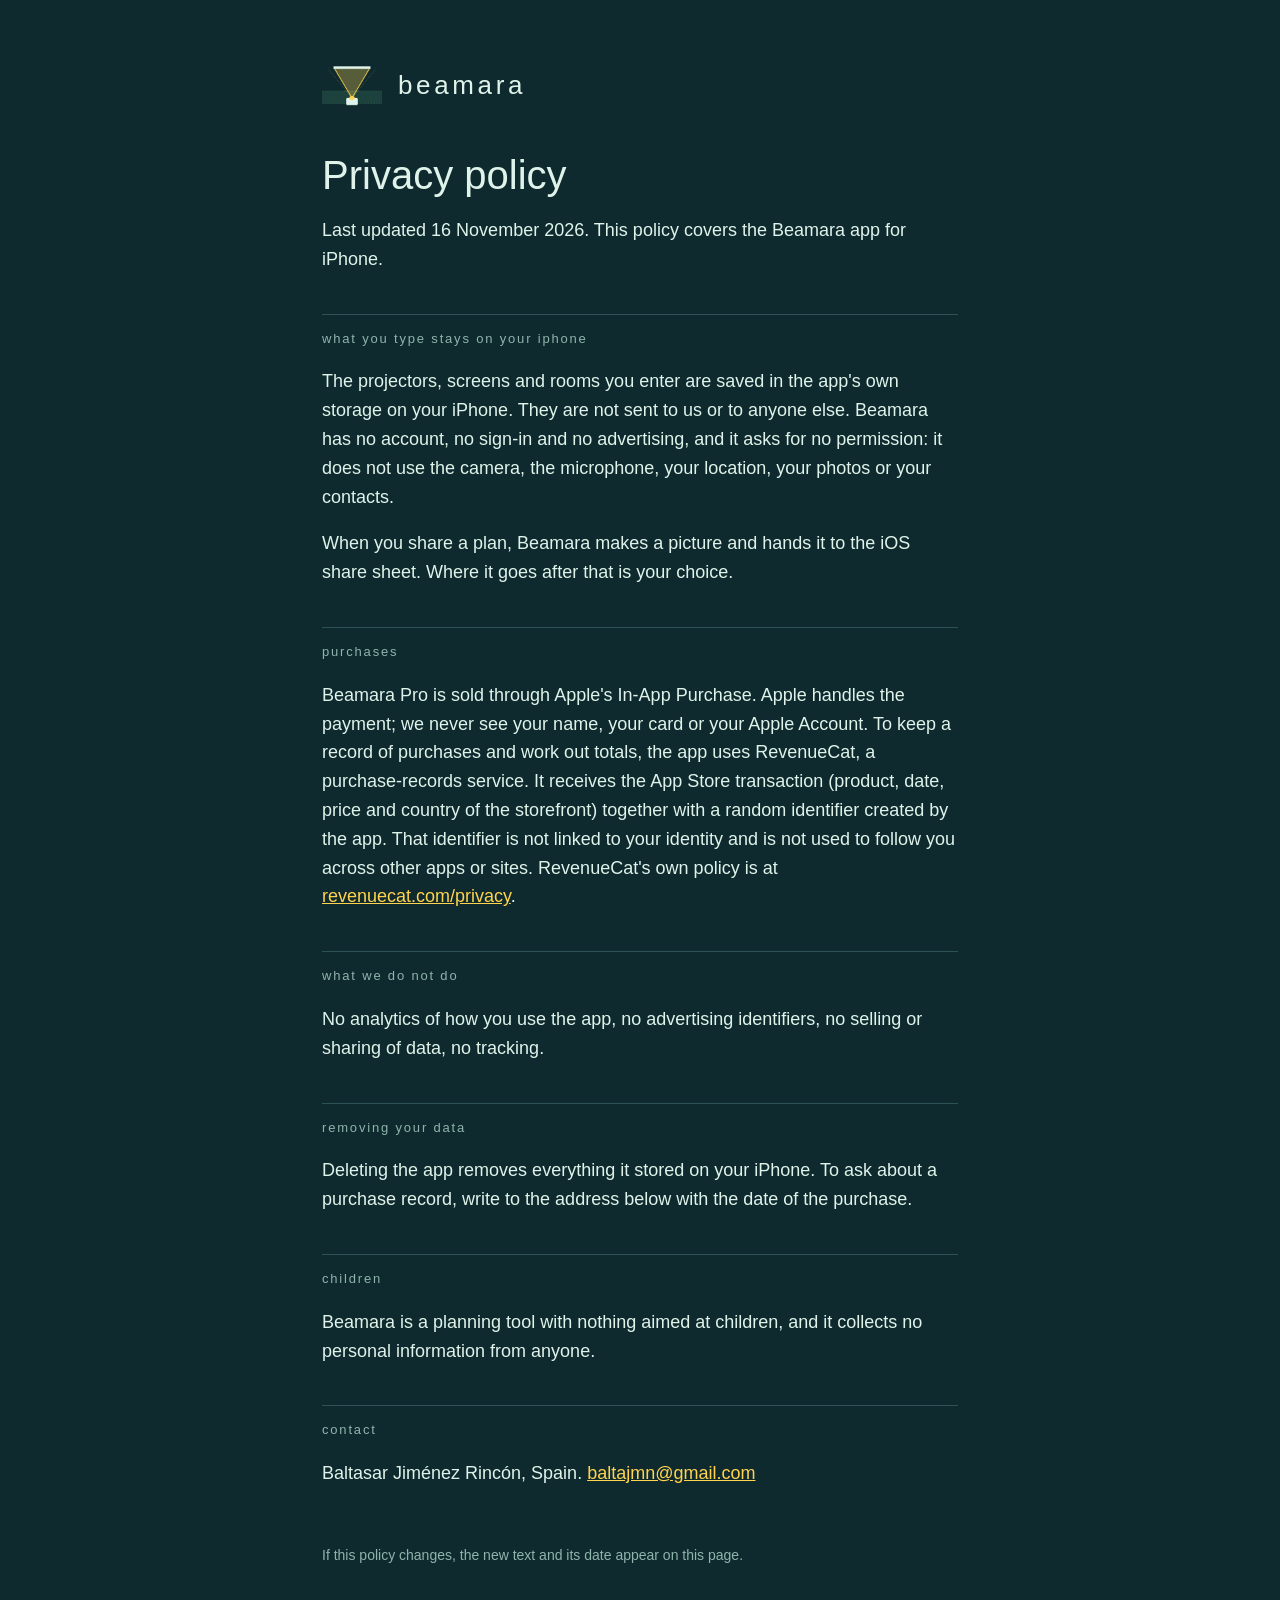
==== privacy/index.html @ 4c819c24 "Web: landing, privacy and terms Co-Authored-By: Claude Fable 5.2 <noreply@anthropic.com>" ====
<!doctype html>
<html lang="en"><head><meta charset="utf-8"><meta name="viewport" content="width=device-width, initial-scale=1">
<title>Beamara privacy policy</title>
<link rel="stylesheet" href="/assets/site.css"><link rel="icon" href="/assets/icon-180.png"></head>
<body><main>
<header><img src="/assets/icon-180.png" alt=""><a href="/">beamara</a></header>
<h1>Privacy policy</h1>
<p>Last updated 16 November 2026. This policy covers the Beamara app for iPhone.</p>
<h2>what you type stays on your iPhone</h2>
<p>The projectors, screens and rooms you enter are saved in the app's own storage on your iPhone. They are not sent to us or to anyone else. Beamara has no account, no sign-in and no advertising, and it asks for no permission: it does not use the camera, the microphone, your location, your photos or your contacts.</p>
<p>When you share a plan, Beamara makes a picture and hands it to the iOS share sheet. Where it goes after that is your choice.</p>
<h2>purchases</h2>
<p>Beamara Pro is sold through Apple's In-App Purchase. Apple handles the payment; we never see your name, your card or your Apple Account. To keep a record of purchases and work out totals, the app uses RevenueCat, a purchase-records service. It receives the App Store transaction (product, date, price and country of the storefront) together with a random identifier created by the app. That identifier is not linked to your identity and is not used to follow you across other apps or sites. RevenueCat's own policy is at <a href="https://www.revenuecat.com/privacy">revenuecat.com/privacy</a>.</p>
<h2>what we do not do</h2>
<p>No analytics of how you use the app, no advertising identifiers, no selling or sharing of data, no tracking.</p>
<h2>removing your data</h2>
<p>Deleting the app removes everything it stored on your iPhone. To ask about a purchase record, write to the address below with the date of the purchase.</p>
<h2>children</h2>
<p>Beamara is a planning tool with nothing aimed at children, and it collects no personal information from anyone.</p>
<h2>contact</h2>
<p>Baltasar Jim&eacute;nez Rinc&oacute;n, Spain. <a href="mailto:baltajmn@gmail.com?subject=Beamara%20privacy">baltajmn@gmail.com</a></p>
<footer>If this policy changes, the new text and its date appear on this page.</footer>
</main></body></html>
---- assets/site.css ----
:root { --wall: #0f2a2e; --line: #2f5257; --text: #dff3ea; --dim: #8fb4ac; --beam: #ffd34e; }
* { box-sizing: border-box; }
body { margin: 0; background: var(--wall); color: var(--text); font: 300 18px/1.6 -apple-system, "Helvetica Neue", Arial, sans-serif; }
main { max-width: 680px; margin: 0 auto; padding: 56px 22px 80px; }
header { display: flex; align-items: center; gap: 16px; margin-bottom: 36px; }
header img { width: 60px; height: 60px; border-radius: 13px; }
header a { color: var(--text); text-decoration: none; font-size: 26px; font-weight: 200; letter-spacing: .14em; }
h1 { font-weight: 200; font-size: 40px; line-height: 1.15; margin: 0 0 18px; }
h2 { font-weight: 500; font-size: 13px; letter-spacing: .14em; text-transform: lowercase; color: var(--dim);
     margin: 40px 0 8px; padding-top: 14px; border-top: 1px solid var(--line); }
a { color: var(--beam); }
footer { margin-top: 56px; font-size: 14px; color: var(--dim); }
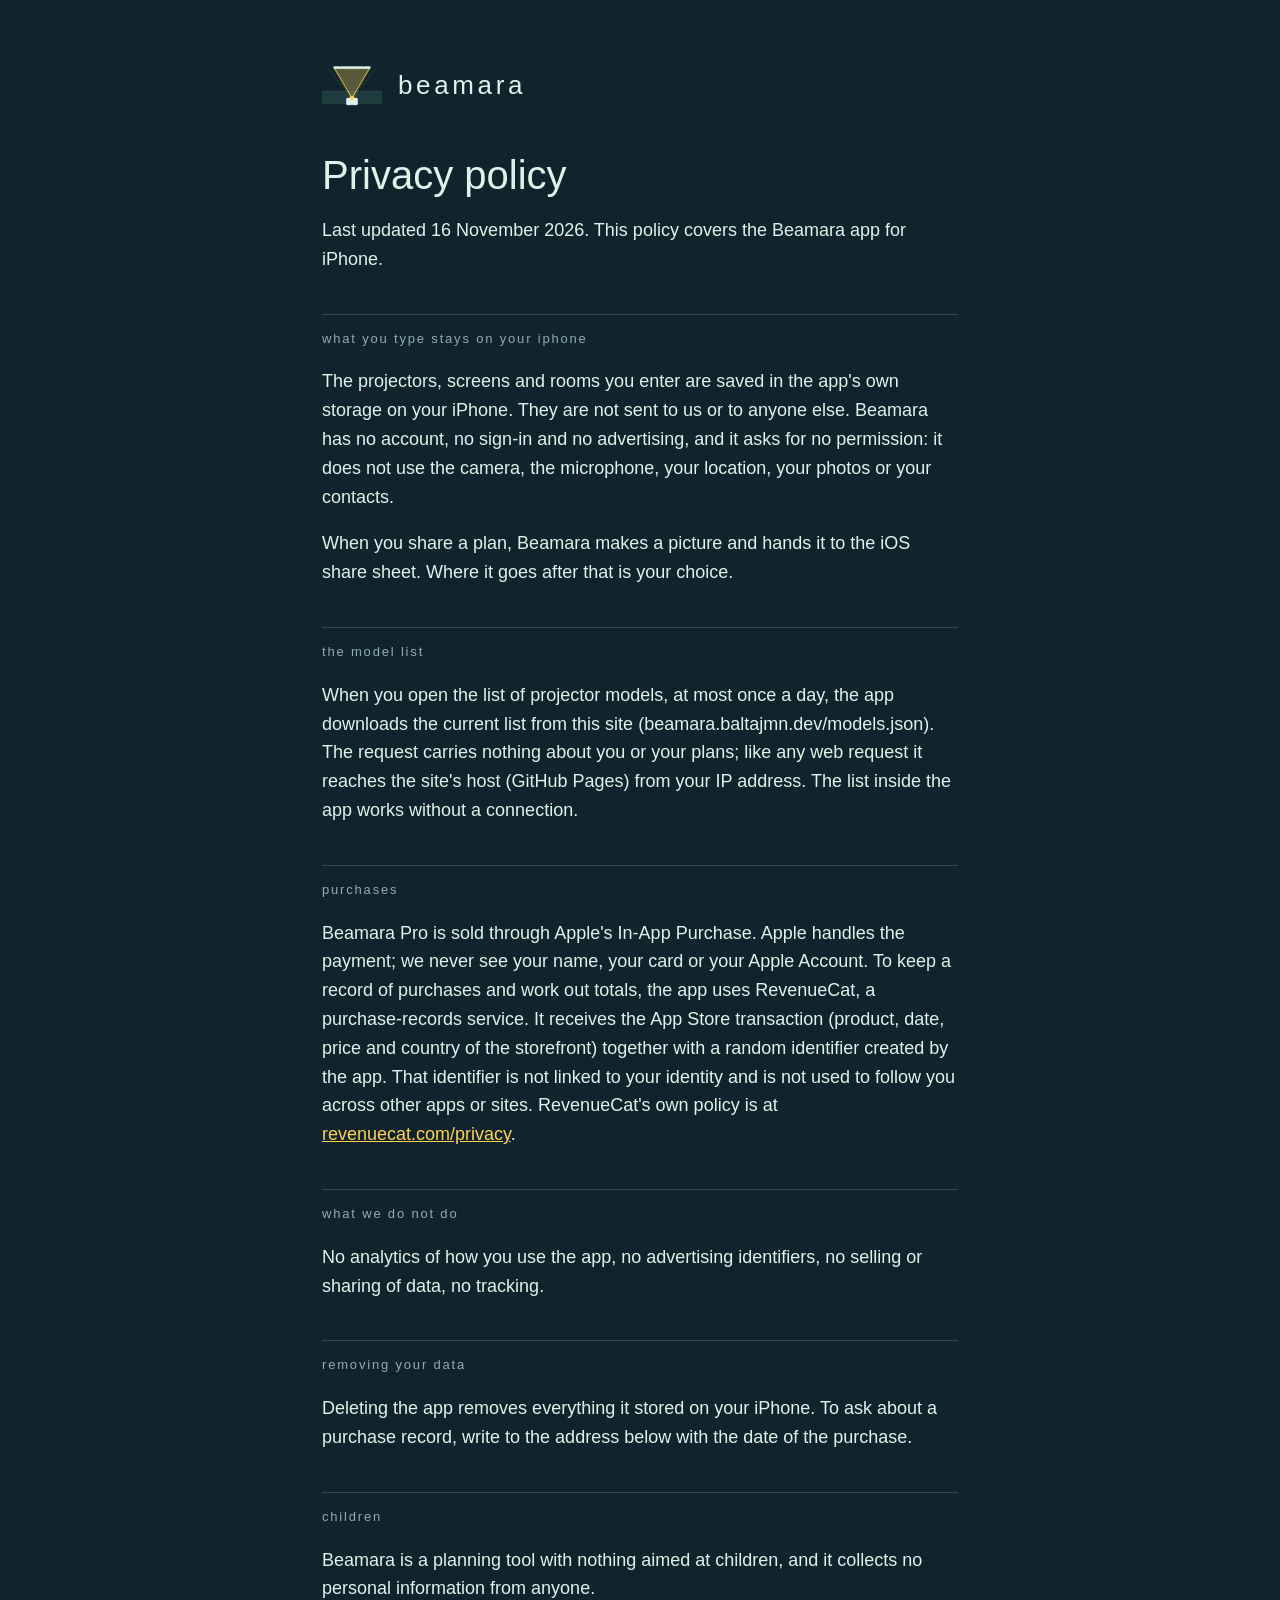
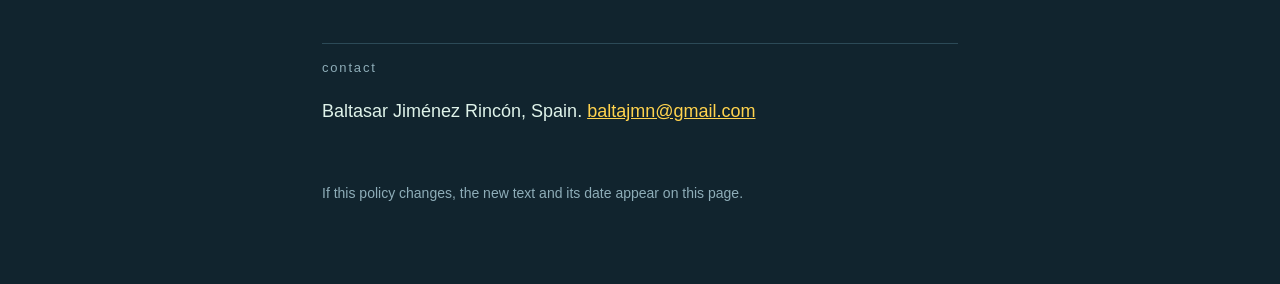
==== commit 293fba89: "Model list (version 1, 145 models) and its line in the privacy policy Co-Authored-By: Claude Fable 5" ====
--- a/privacy/index.html
+++ b/privacy/index.html
@@ -9,6 +9,8 @@
 <h2>what you type stays on your iPhone</h2>
 <p>The projectors, screens and rooms you enter are saved in the app's own storage on your iPhone. They are not sent to us or to anyone else. Beamara has no account, no sign-in and no advertising, and it asks for no permission: it does not use the camera, the microphone, your location, your photos or your contacts.</p>
 <p>When you share a plan, Beamara makes a picture and hands it to the iOS share sheet. Where it goes after that is your choice.</p>
+<h2>the model list</h2>
+<p>When you open the list of projector models, at most once a day, the app downloads the current list from this site (beamara.baltajmn.dev/models.json). The request carries nothing about you or your plans; like any web request it reaches the site's host (GitHub Pages) from your IP address. The list inside the app works without a connection.</p>
 <h2>purchases</h2>
 <p>Beamara Pro is sold through Apple's In-App Purchase. Apple handles the payment; we never see your name, your card or your Apple Account. To keep a record of purchases and work out totals, the app uses RevenueCat, a purchase-records service. It receives the App Store transaction (product, date, price and country of the storefront) together with a random identifier created by the app. That identifier is not linked to your identity and is not used to follow you across other apps or sites. RevenueCat's own policy is at <a href="https://www.revenuecat.com/privacy">revenuecat.com/privacy</a>.</p>
 <h2>what we do not do</h2>
--- a/assets/site.css
+++ b/assets/site.css
@@ -1,4 +1,4 @@
-:root { --wall: #0f2a2e; --line: #2f5257; --text: #dff3ea; --dim: #8fb4ac; --beam: #ffd34e; }
+:root { --wall: #11242e; --line: #2c4a57; --text: #dff3ea; --dim: #8eadb8; --beam: #ffd34e; }
 * { box-sizing: border-box; }
 body { margin: 0; background: var(--wall); color: var(--text); font: 300 18px/1.6 -apple-system, "Helvetica Neue", Arial, sans-serif; }
 main { max-width: 680px; margin: 0 auto; padding: 56px 22px 80px; }
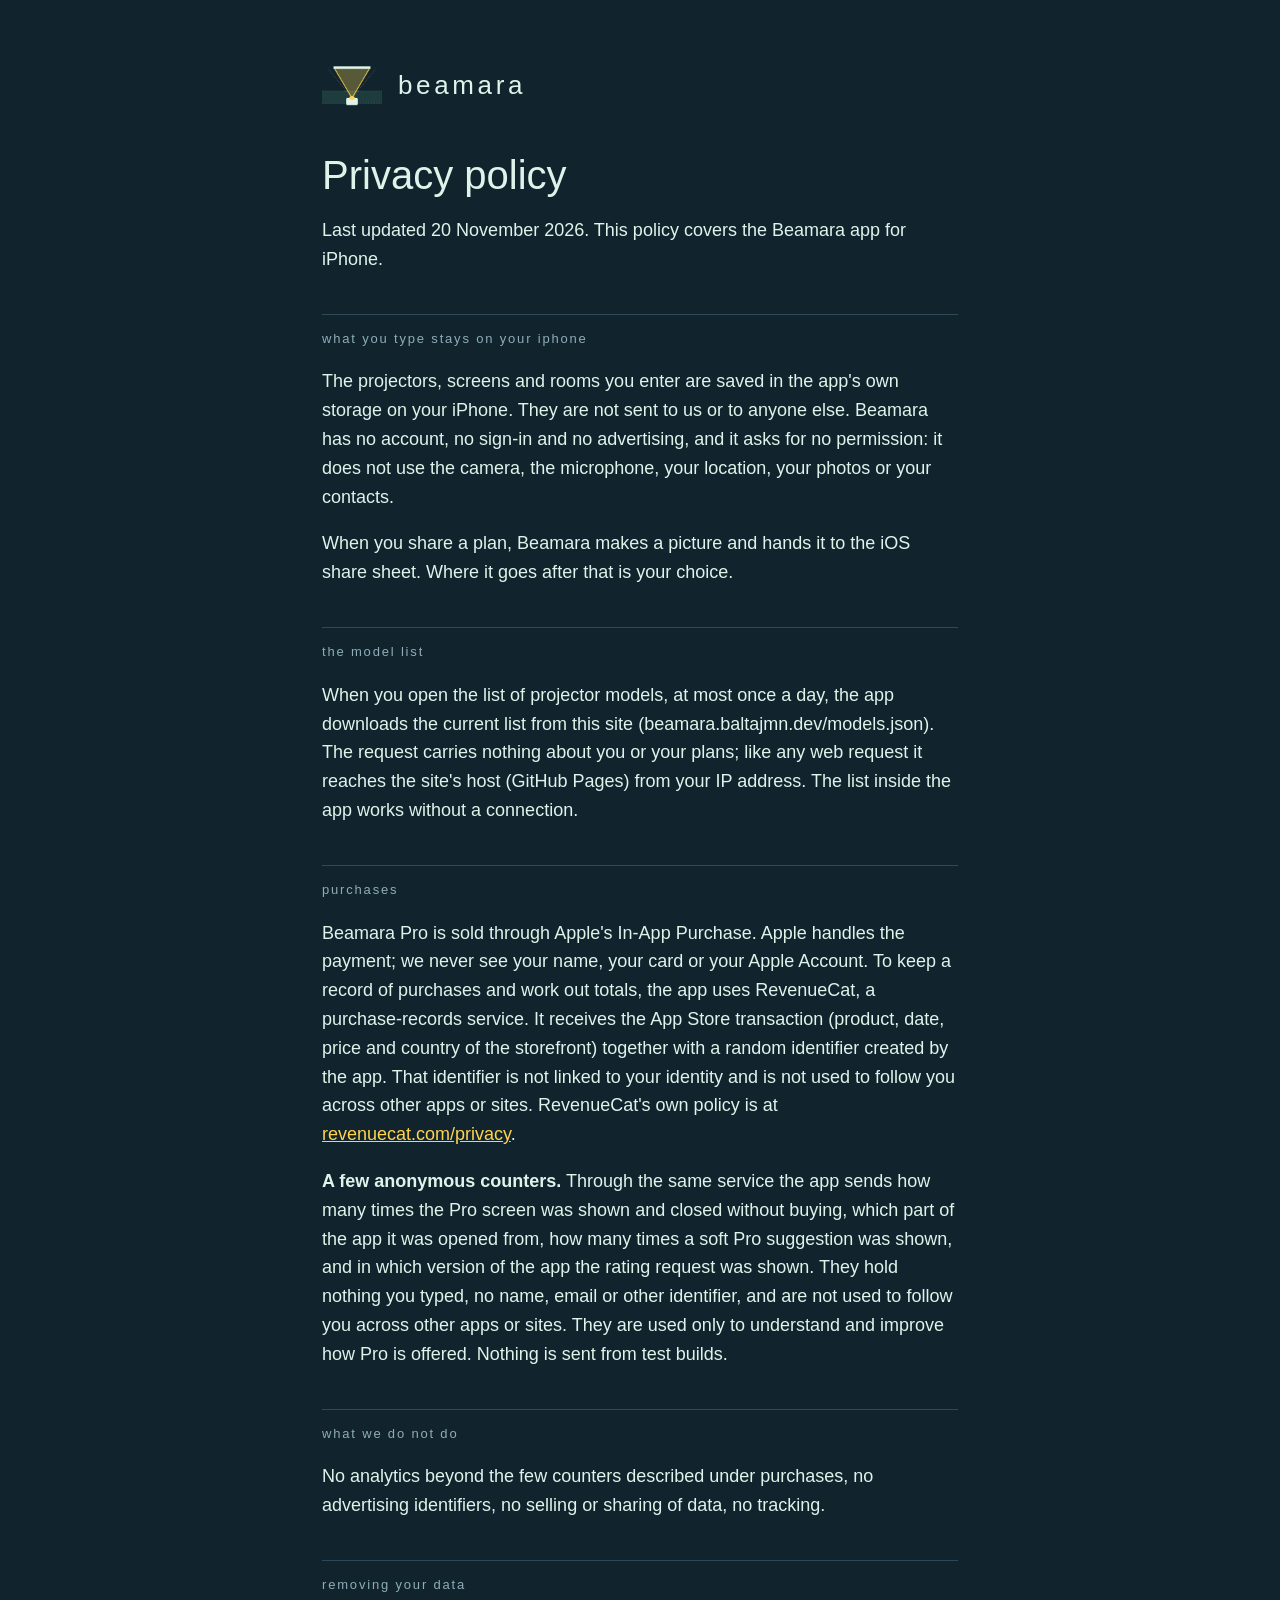
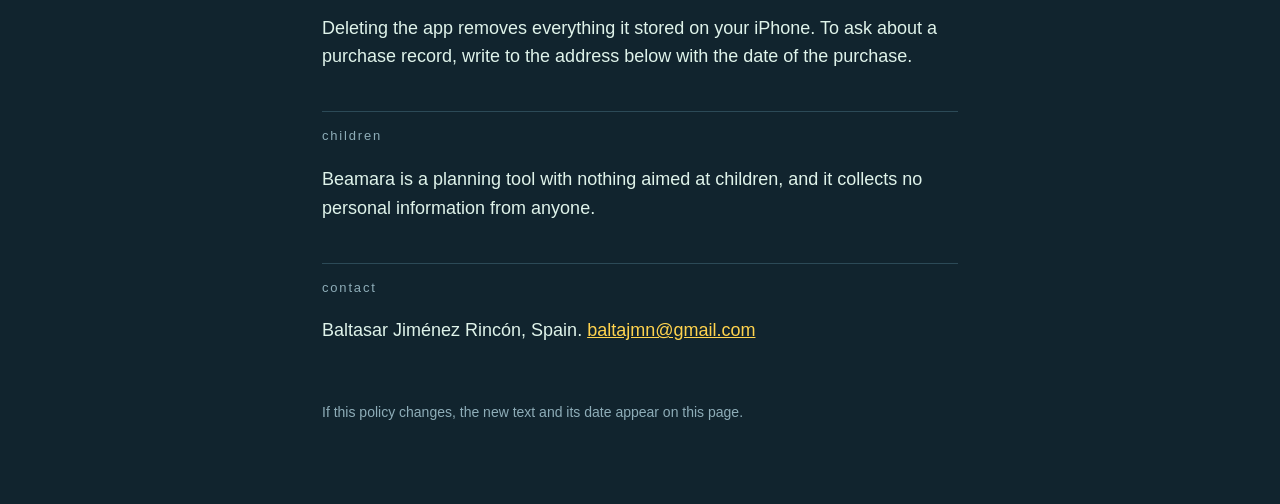
==== commit 566ef038: "Privacy: the anonymous counters sent through RevenueCat Co-Authored-By: Claude Sonnet 5.5 <noreply@a" ====
--- a/privacy/index.html
+++ b/privacy/index.html
@@ -5,7 +5,7 @@
 <body><main>
 <header><img src="/assets/icon-180.png" alt=""><a href="/">beamara</a></header>
 <h1>Privacy policy</h1>
-<p>Last updated 16 November 2026. This policy covers the Beamara app for iPhone.</p>
+<p>Last updated 20 November 2026. This policy covers the Beamara app for iPhone.</p>
 <h2>what you type stays on your iPhone</h2>
 <p>The projectors, screens and rooms you enter are saved in the app's own storage on your iPhone. They are not sent to us or to anyone else. Beamara has no account, no sign-in and no advertising, and it asks for no permission: it does not use the camera, the microphone, your location, your photos or your contacts.</p>
 <p>When you share a plan, Beamara makes a picture and hands it to the iOS share sheet. Where it goes after that is your choice.</p>
@@ -13,8 +13,9 @@
 <p>When you open the list of projector models, at most once a day, the app downloads the current list from this site (beamara.baltajmn.dev/models.json). The request carries nothing about you or your plans; like any web request it reaches the site's host (GitHub Pages) from your IP address. The list inside the app works without a connection.</p>
 <h2>purchases</h2>
 <p>Beamara Pro is sold through Apple's In-App Purchase. Apple handles the payment; we never see your name, your card or your Apple Account. To keep a record of purchases and work out totals, the app uses RevenueCat, a purchase-records service. It receives the App Store transaction (product, date, price and country of the storefront) together with a random identifier created by the app. That identifier is not linked to your identity and is not used to follow you across other apps or sites. RevenueCat's own policy is at <a href="https://www.revenuecat.com/privacy">revenuecat.com/privacy</a>.</p>
+<p><strong>A few anonymous counters.</strong> Through the same service the app sends how many times the Pro screen was shown and closed without buying, which part of the app it was opened from, how many times a soft Pro suggestion was shown, and in which version of the app the rating request was shown. They hold nothing you typed, no name, email or other identifier, and are not used to follow you across other apps or sites. They are used only to understand and improve how Pro is offered. Nothing is sent from test builds.</p>
 <h2>what we do not do</h2>
-<p>No analytics of how you use the app, no advertising identifiers, no selling or sharing of data, no tracking.</p>
+<p>No analytics beyond the few counters described under purchases, no advertising identifiers, no selling or sharing of data, no tracking.</p>
 <h2>removing your data</h2>
 <p>Deleting the app removes everything it stored on your iPhone. To ask about a purchase record, write to the address below with the date of the purchase.</p>
 <h2>children</h2>
